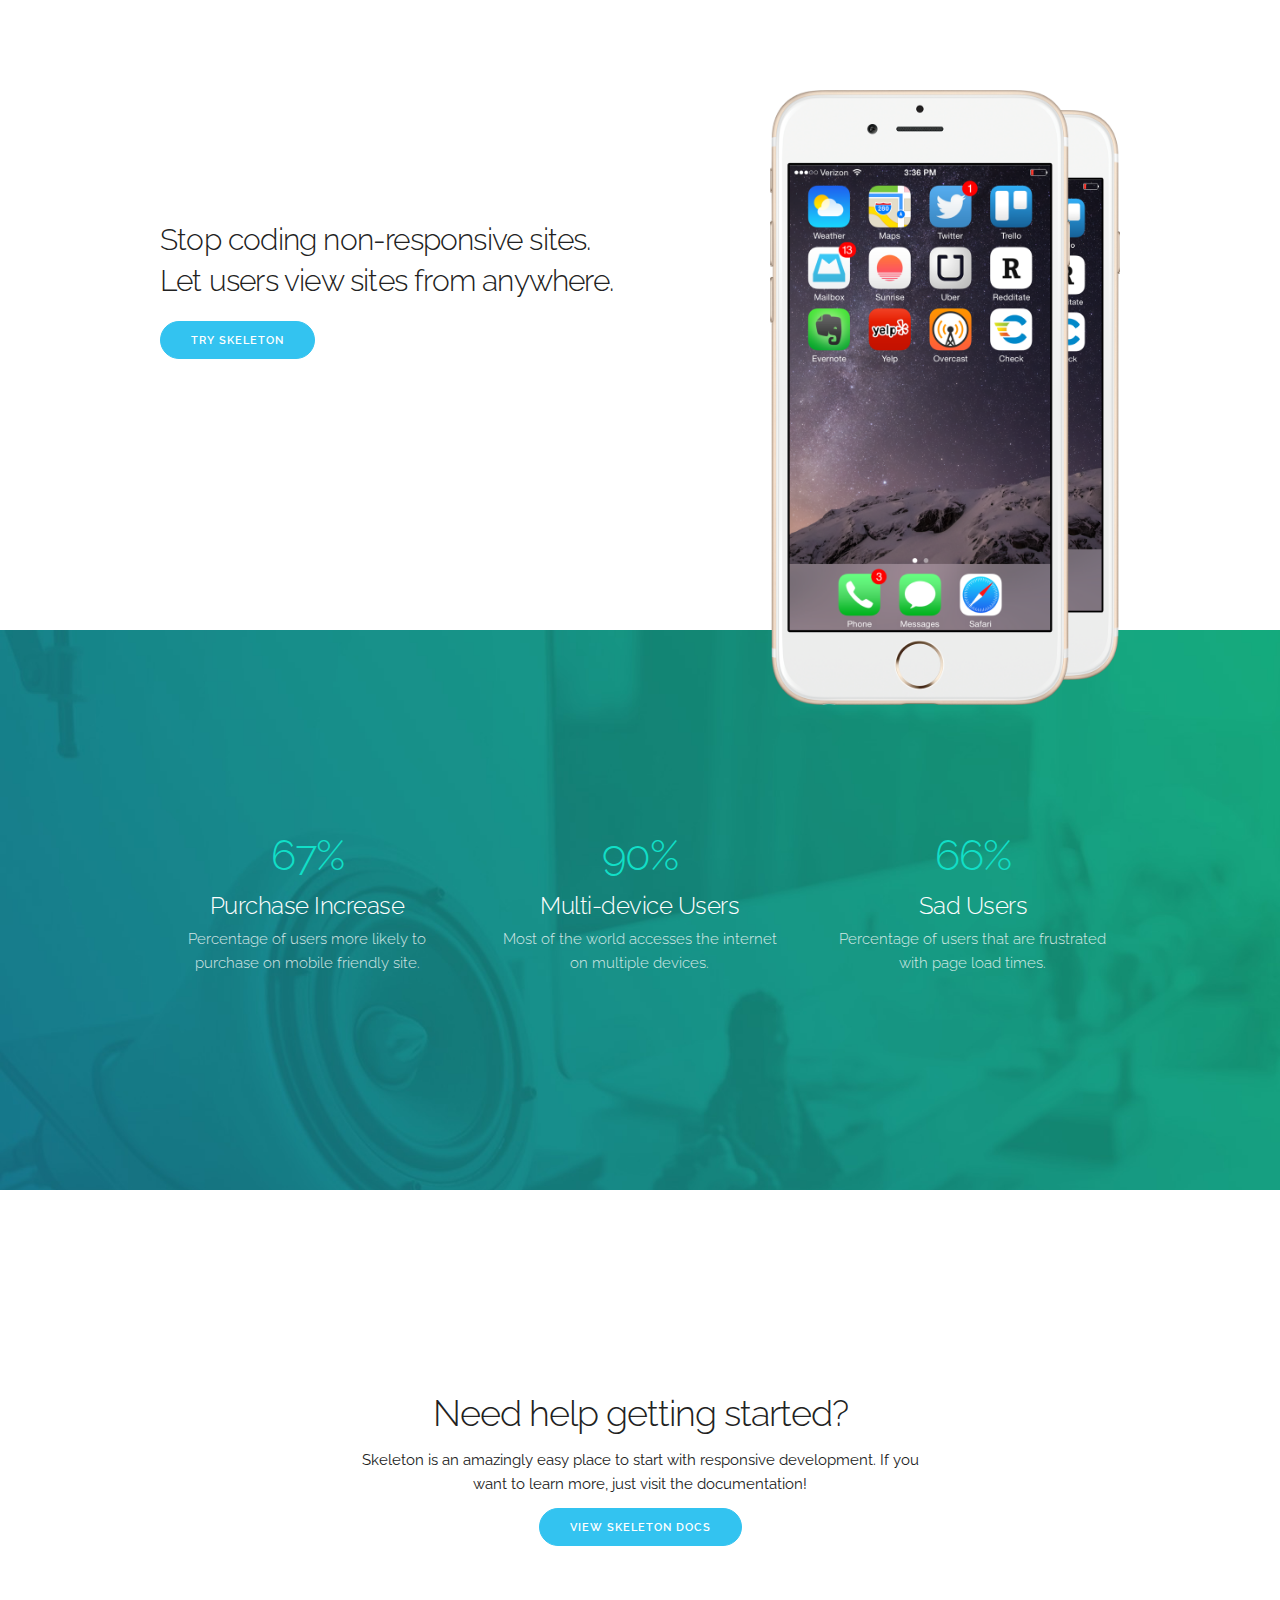
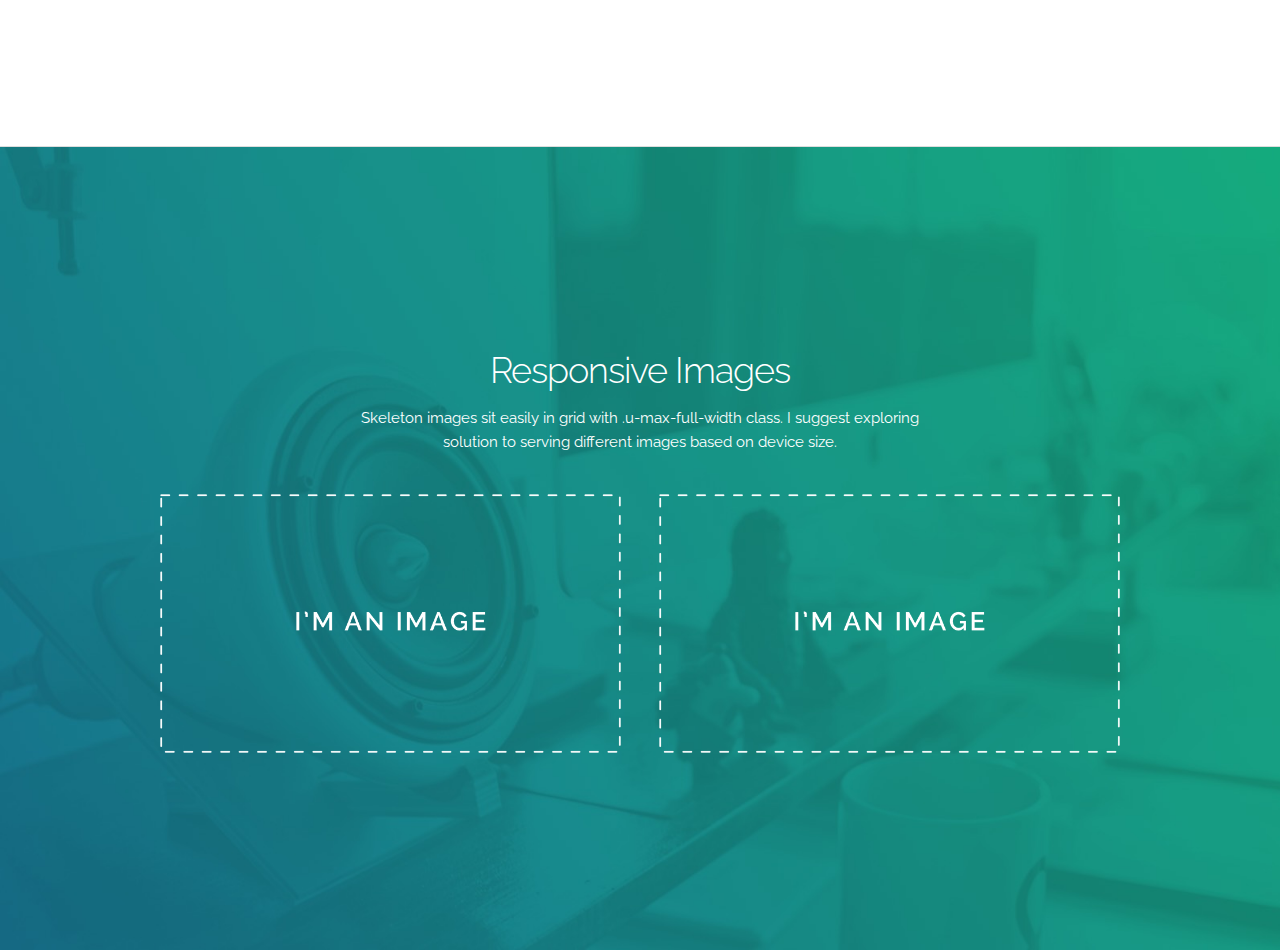
==== examples/landing/index.html @ f5600701 "Merge branch 'gh-pages' into merge-experiment" ====
<!DOCTYPE html>
<html lang="en">
<head>

  <!-- Basic Page Needs
  –––––––––––––––––––––––––––––––––––––––––––––––––– -->
  <meta charset="utf-8">
  <title>Skeleton: Responsive CSS Boilerplate</title>
  <meta name="description" content="">
  <meta name="author" content="">

  <!-- Mobile Specific Metas
  –––––––––––––––––––––––––––––––––––––––––––––––––– -->
  <meta name="viewport" content="width=device-width, initial-scale=1">

  <!-- FONT
  –––––––––––––––––––––––––––––––––––––––––––––––––– -->
  <link href='//fonts.googleapis.com/css?family=Raleway:400,300,600' rel='stylesheet' type='text/css'>

  <!-- CSS
  –––––––––––––––––––––––––––––––––––––––––––––––––– -->
  <link rel="stylesheet" href="../../dist/css/normalize.css">
  <link rel="stylesheet" href="../../dist/css/skeleton.css">
  <link rel="stylesheet" href="css/custom.css">

  <!-- Scripts
  –––––––––––––––––––––––––––––––––––––––––––––––––– -->
  <script src="//ajax.googleapis.com/ajax/libs/jquery/2.1.1/jquery.min.js"></script>

  <!-- Favicon
  –––––––––––––––––––––––––––––––––––––––––––––––––– -->
  <link rel="icon" type="image/png" href="../../dist/images/favicon.png">

</head>
<body>

  <!-- Primary Page Layout
  –––––––––––––––––––––––––––––––––––––––––––––––––– -->

  <div class="section hero">
    <div class="container">
      <div class="row">
        <div class="one-half column">
          <h4 class="hero-heading">Stop coding non-responsive sites. Let users view sites from anywhere.</h4>
          <a class="button button-primary" href="http://getskeleton.com">Try Skeleton</a>
        </div>
        <div class="one-half column phones">
          <img class="phone" src="images/iphone.png">
          <img class="phone" src="images/iphone.png">
        </div>
      </div>
    </div>
  </div>

  <div class="section values">
    <div class="container">
      <div class="row">
        <div class="one-third column value">
          <h2 class="value-multiplier">67%</h2>
          <h5 class="value-heading">Purchase Increase</h5>
          <p class="value-description">Percentage of users more likely to purchase on mobile friendly site.</p>
        </div>
        <div class="one-third column value">
          <h2 class="value-multiplier">90%</h2>
          <h5 class="value-heading">Multi-device Users</h5>
          <p class="value-description">Most of the world accesses the internet on multiple devices.</p>
        </div>
        <div class="one-third column value">
          <h2 class="value-multiplier">66%</h2>
          <h5 class="value-heading">Sad Users</h5>
          <p class="value-description">Percentage of users that are frustrated with page load times.</p>
        </div>
      </div>
    </div>
  </div>

  <div class="section get-help">
    <div class="container">
      <h3 class="section-heading">Need help getting started?</h3>
      <p class="section-description">Skeleton is an amazingly easy place to start with responsive development. If you want to learn more, just visit the documentation!</p>
      <a class="button button-primary" href="http://getskeleton.com">View Skeleton Docs</a>
    </div>
  </div>

  <div class="section categories">
    <div class="container">
      <h3 class="section-heading">Responsive Images</h3>
      <p class="section-description">Skeleton images sit easily in grid with .u-max-full-width class. I suggest exploring solution to serving different images based on device size.</p>
      <div class="row">
        <div class="one-half column category">
          <img class="u-max-full-width" src="images/placeholder.png">
        </div>
        <div class="one-half column category">
          <img class="u-max-full-width" src="images/placeholder.png">
        </div>
      </div>
    </div>
  </div>




<!-- End Document
  –––––––––––––––––––––––––––––––––––––––––––––––––– -->
</body>
</html>
---- dist/css/skeleton.css ----
/*
* Skeleton V2.0.4
* Copyright 2014, Dave Gamache
* www.getskeleton.com
* Free to use under the MIT license.
* http://www.opensource.org/licenses/mit-license.php
* 12/29/2014
*/


/* Table of contents
––––––––––––––––––––––––––––––––––––––––––––––––––
- Grid
- Base Styles
- Typography
- Links
- Buttons
- Forms
- Lists
- Code
- Tables
- Spacing
- Utilities
- Clearing
- Media Queries
*/


/* Grid
–––––––––––––––––––––––––––––––––––––––––––––––––– */
.container {
  position: relative;
  width: 100%;
  max-width: 960px;
  margin: 0 auto;
  padding: 0 20px;
  box-sizing: border-box; }
.column,
.columns {
  width: 100%;
  float: left;
  box-sizing: border-box; }

/* For devices larger than 400px */
@media (min-width: 400px) {
  .container {
    width: 85%;
    padding: 0; }
}

/* For devices larger than 550px */
@media (min-width: 550px) {
  .container {
    width: 80%; }
  .column,
  .columns {
    margin-left: 4%; }
  .column:first-child,
  .columns:first-child {
    margin-left: 0; }

  .one.column,
  .one.columns                    { width: 4.66666666667%; }
  .two.columns                    { width: 13.3333333333%; }
  .three.columns                  { width: 22%;            }
  .four.columns                   { width: 30.6666666667%; }
  .five.columns                   { width: 39.3333333333%; }
  .six.columns                    { width: 48%;            }
  .seven.columns                  { width: 56.6666666667%; }
  .eight.columns                  { width: 65.3333333333%; }
  .nine.columns                   { width: 74.0%;          }
  .ten.columns                    { width: 82.6666666667%; }
  .eleven.columns                 { width: 91.3333333333%; }
  .twelve.columns                 { width: 100%; margin-left: 0; }

  .one-third.column               { width: 30.6666666667%; }
  .two-thirds.column              { width: 65.3333333333%; }

  .one-half.column                { width: 48%; }

  /* Offsets */
  .offset-by-one.column,
  .offset-by-one.columns          { margin-left: 8.66666666667%; }
  .offset-by-two.column,
  .offset-by-two.columns          { margin-left: 17.3333333333%; }
  .offset-by-three.column,
  .offset-by-three.columns        { margin-left: 26%;            }
  .offset-by-four.column,
  .offset-by-four.columns         { margin-left: 34.6666666667%; }
  .offset-by-five.column,
  .offset-by-five.columns         { margin-left: 43.3333333333%; }
  .offset-by-six.column,
  .offset-by-six.columns          { margin-left: 52%;            }
  .offset-by-seven.column,
  .offset-by-seven.columns        { margin-left: 60.6666666667%; }
  .offset-by-eight.column,
  .offset-by-eight.columns        { margin-left: 69.3333333333%; }
  .offset-by-nine.column,
  .offset-by-nine.columns         { margin-left: 78.0%;          }
  .offset-by-ten.column,
  .offset-by-ten.columns          { margin-left: 86.6666666667%; }
  .offset-by-eleven.column,
  .offset-by-eleven.columns       { margin-left: 95.3333333333%; }

  .offset-by-one-third.column,
  .offset-by-one-third.columns    { margin-left: 34.6666666667%; }
  .offset-by-two-thirds.column,
  .offset-by-two-thirds.columns   { margin-left: 69.3333333333%; }

  .offset-by-one-half.column,
  .offset-by-one-half.columns     { margin-left: 52%; }

}


/* Base Styles
–––––––––––––––––––––––––––––––––––––––––––––––––– */
/* NOTE
html is set to 62.5% so that all the REM measurements throughout Skeleton
are based on 10px sizing. So basically 1.5rem = 15px :) */
html {
  font-size: 62.5%; }
body {
  font-size: 1.5em; /* currently ems cause chrome bug misinterpreting rems on body element */
  line-height: 1.6;
  font-weight: 400;
  font-family: "Raleway", "HelveticaNeue", "Helvetica Neue", Helvetica, Arial, sans-serif;
  color: #222; }


/* Typography
–––––––––––––––––––––––––––––––––––––––––––––––––– */
h1, h2, h3, h4, h5, h6 {
  margin-top: 0;
  margin-bottom: 2rem;
  font-weight: 300; }
h1 { font-size: 4.0rem; line-height: 1.2;  letter-spacing: -.1rem;}
h2 { font-size: 3.6rem; line-height: 1.25; letter-spacing: -.1rem; }
h3 { font-size: 3.0rem; line-height: 1.3;  letter-spacing: -.1rem; }
h4 { font-size: 2.4rem; line-height: 1.35; letter-spacing: -.08rem; }
h5 { font-size: 1.8rem; line-height: 1.5;  letter-spacing: -.05rem; }
h6 { font-size: 1.5rem; line-height: 1.6;  letter-spacing: 0; }

/* Larger than phablet */
@media (min-width: 550px) {
  h1 { font-size: 5.0rem; }
  h2 { font-size: 4.2rem; }
  h3 { font-size: 3.6rem; }
  h4 { font-size: 3.0rem; }
  h5 { font-size: 2.4rem; }
  h6 { font-size: 1.5rem; }
}

p {
  margin-top: 0; }


/* Links
–––––––––––––––––––––––––––––––––––––––––––––––––– */
a {
  color: #1EAEDB; }
a:hover {
  color: #0FA0CE; }


/* Buttons
–––––––––––––––––––––––––––––––––––––––––––––––––– */
.button,
button,
input[type="submit"],
input[type="reset"],
input[type="button"] {
  display: inline-block;
  height: 38px;
  padding: 0 30px;
  color: #555;
  text-align: center;
  font-size: 11px;
  font-weight: 600;
  line-height: 38px;
  letter-spacing: .1rem;
  text-transform: uppercase;
  text-decoration: none;
  white-space: nowrap;
  background-color: transparent;
  border-radius: 4px;
  border: 1px solid #bbb;
  cursor: pointer;
  box-sizing: border-box; }
.button:hover,
button:hover,
input[type="submit"]:hover,
input[type="reset"]:hover,
input[type="button"]:hover,
.button:focus,
button:focus,
input[type="submit"]:focus,
input[type="reset"]:focus,
input[type="button"]:focus {
  color: #333;
  border-color: #888;
  outline: 0; }
.button.button-primary,
button.button-primary,
input[type="submit"].button-primary,
input[type="reset"].button-primary,
input[type="button"].button-primary {
  color: #FFF;
  background-color: #33C3F0;
  border-color: #33C3F0; }
.button.button-primary:hover,
button.button-primary:hover,
input[type="submit"].button-primary:hover,
input[type="reset"].button-primary:hover,
input[type="button"].button-primary:hover,
.button.button-primary:focus,
button.button-primary:focus,
input[type="submit"].button-primary:focus,
input[type="reset"].button-primary:focus,
input[type="button"].button-primary:focus {
  color: #FFF;
  background-color: #1EAEDB;
  border-color: #1EAEDB; }


/* Forms
–––––––––––––––––––––––––––––––––––––––––––––––––– */
input[type="email"],
input[type="number"],
input[type="search"],
input[type="text"],
input[type="tel"],
input[type="url"],
input[type="password"],
textarea,
select {
  height: 38px;
  padding: 6px 10px; /* The 6px vertically centers text on FF, ignored by Webkit */
  background-color: #fff;
  border: 1px solid #D1D1D1;
  border-radius: 4px;
  box-shadow: none;
  box-sizing: border-box; }
/* Removes awkward default styles on some inputs for iOS */
input[type="email"],
input[type="number"],
input[type="search"],
input[type="text"],
input[type="tel"],
input[type="url"],
input[type="password"],
textarea {
  -webkit-appearance: none;
     -moz-appearance: none;
          appearance: none; }
textarea {
  min-height: 65px;
  padding-top: 6px;
  padding-bottom: 6px; }
input[type="email"]:focus,
input[type="number"]:focus,
input[type="search"]:focus,
input[type="text"]:focus,
input[type="tel"]:focus,
input[type="url"]:focus,
input[type="password"]:focus,
textarea:focus,
select:focus {
  border: 1px solid #33C3F0;
  outline: 0; }
label,
legend {
  display: block;
  margin-bottom: .5rem;
  font-weight: 600; }
fieldset {
  padding: 0;
  border-width: 0; }
input[type="checkbox"],
input[type="radio"] {
  display: inline; }
label > .label-body {
  display: inline-block;
  margin-left: .5rem;
  font-weight: normal; }


/* Lists
–––––––––––––––––––––––––––––––––––––––––––––––––– */
ul {
  list-style: circle inside; }
ol {
  list-style: decimal inside; }
ol, ul {
  padding-left: 0;
  margin-top: 0; }
ul ul,
ul ol,
ol ol,
ol ul {
  margin: 1.5rem 0 1.5rem 3rem;
  font-size: 90%; }
li {
  margin-bottom: 1rem; }


/* Code
–––––––––––––––––––––––––––––––––––––––––––––––––– */
code {
  padding: .2rem .5rem;
  margin: 0 .2rem;
  font-size: 90%;
  white-space: nowrap;
  background: #F1F1F1;
  border: 1px solid #E1E1E1;
  border-radius: 4px; }
pre > code {
  display: block;
  padding: 1rem 1.5rem;
  white-space: pre; }


/* Tables
–––––––––––––––––––––––––––––––––––––––––––––––––– */
th,
td {
  padding: 12px 15px;
  text-align: left;
  border-bottom: 1px solid #E1E1E1; }
th:first-child,
td:first-child {
  padding-left: 0; }
th:last-child,
td:last-child {
  padding-right: 0; }


/* Spacing
–––––––––––––––––––––––––––––––––––––––––––––––––– */
button,
.button {
  margin-bottom: 1rem; }
input,
textarea,
select,
fieldset {
  margin-bottom: 1.5rem; }
pre,
blockquote,
dl,
figure,
table,
p,
ul,
ol,
form {
  margin-bottom: 2.5rem; }


/* Utilities
–––––––––––––––––––––––––––––––––––––––––––––––––– */
.u-full-width {
  width: 100%;
  box-sizing: border-box; }
.u-max-full-width {
  max-width: 100%;
  box-sizing: border-box; }
.u-pull-right {
  float: right; }
.u-pull-left {
  float: left; }


/* Misc
–––––––––––––––––––––––––––––––––––––––––––––––––– */
hr {
  margin-top: 3rem;
  margin-bottom: 3.5rem;
  border-width: 0;
  border-top: 1px solid #E1E1E1; }


/* Clearing
–––––––––––––––––––––––––––––––––––––––––––––––––– */

/* Self Clearing Goodness */
.container:after,
.row:after,
.u-cf {
  content: "";
  display: table;
  clear: both; }


/* Media Queries
–––––––––––––––––––––––––––––––––––––––––––––––––– */
/*
Note: The best way to structure the use of media queries is to create the queries
near the relevant code. For example, if you wanted to change the styles for buttons
on small devices, paste the mobile query code up in the buttons section and style it
there.
*/


/* Larger than mobile */
@media (min-width: 400px) {}

/* Larger than phablet (also point when grid becomes active) */
@media (min-width: 550px) {}

/* Larger than tablet */
@media (min-width: 750px) {}

/* Larger than desktop */
@media (min-width: 1000px) {}

/* Larger than Desktop HD */
@media (min-width: 1200px) {}
---- examples/landing/css/custom.css ----
/* Shared
–––––––––––––––––––––––––––––––––––––––––––––––––– */
.button {
  border-radius: 100px;
}

/* Sections
–––––––––––––––––––––––––––––––––––––––––––––––––– */
.section {
  padding: 8rem 0 7rem;
  text-align: center;
}
.section-heading,
.section-description {
  margin-bottom: 1.2rem;
}

/* Hero
–––––––––––––––––––––––––––––––––––––––––––––––––– */
.phones {
  position: relative;
}
.phone {
  position: relative;
  max-width: 80%;
  margin: 3rem auto -12rem;
}
.phone + .phone {
  display: none;
}

/* Values
–––––––––––––––––––––––––––––––––––––––––––––––––– */
.values {
  background-image: url('../images/values-bg.jpg');
  background-size: cover;
  color: #fff;
  padding-bottom: 5rem;
}
.value-multiplier {
  margin-bottom: .5rem;
  color: #11DFC7;
}
.value-heading {
  margin-bottom: .3rem;
}
.value-description {
  opacity: .8;
  font-weight: 300;
}

/* Help
–––––––––––––––––––––––––––––––––––––––––––––––––– */
.get-help {
  border-bottom: 1px solid #ddd;
}

/* Categories
–––––––––––––––––––––––––––––––––––––––––––––––––– */
.categories {
  background-image: url('../images/values-bg.jpg');
  background-size: cover;
  color: #fff;
}
.categories .section-description { 
  margin-bottom: 4rem;
}

/* Bigger than 550 */
@media (min-width: 550px) {
  .section {
    padding: 12rem 0 11rem;
  }
  .hero {
    padding-bottom: 12rem;
    text-align: left;
    height: 165px;
  }
  .phone {
    position: absolute;
    top: -7rem;
    right: 3rem;
    max-height: 362px;
    z-index: 3;
  }
  .phone + .phone {
    top: -6rem;
    display: block;
    max-width: 73.8%;
    right: 0;
    z-index: 2;
    max-height: 338px;
  }
  .hero-heading {
    font-size: 2.4rem;
  }
}

/* Bigger than 750 */
@media (min-width: 750px) {
  .hero {
    height: 190px;
  }
  .hero-heading {
    font-size: 2.6rem;
  }
  .section {
    padding: 14rem 0 15rem;
  }
  .hero {
    padding: 16rem 0 14rem;
  }
  .section-description {
    max-width: 60%;
    margin-left: auto;
    margin-right: auto;
  }
  .phone {
    top: -14rem;
    right: 5rem;
    max-height: 510px;
  }
  .phone + .phone {
    top: -12rem;
    max-height: 472px;
  }
  .categories {
    padding: 15rem 0 8rem;
  }
}

/* Bigger than 1000 */
@media (min-width: 1000px) {
  .section {
    padding: 20rem 0 19rem;
  }
  .hero {
    padding: 22rem 0;
  }
  .hero-heading {
    font-size: 3.0rem;
  }
  .phone {
    top: -16rem;
    max-height: 615px;
  }
  .phone + .phone {
    top: -14rem;
    max-height: 570px;
  }
}
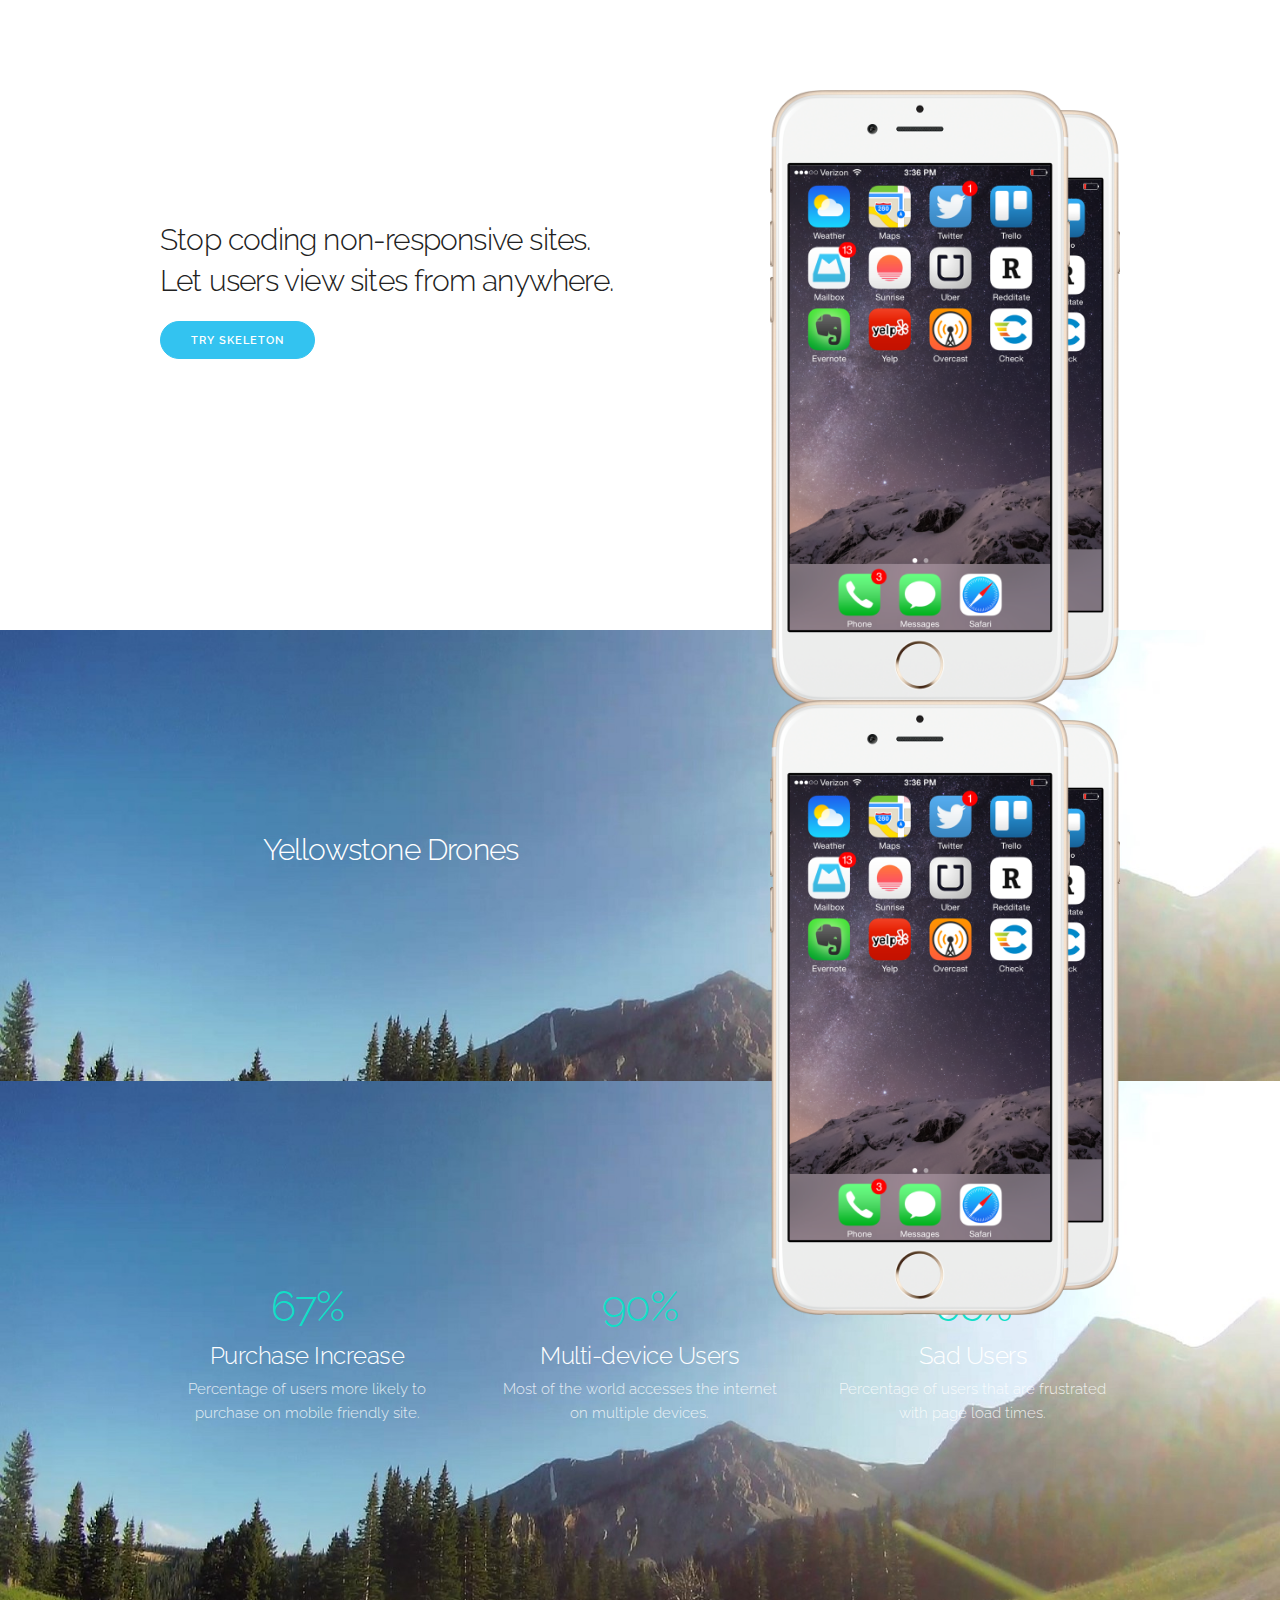
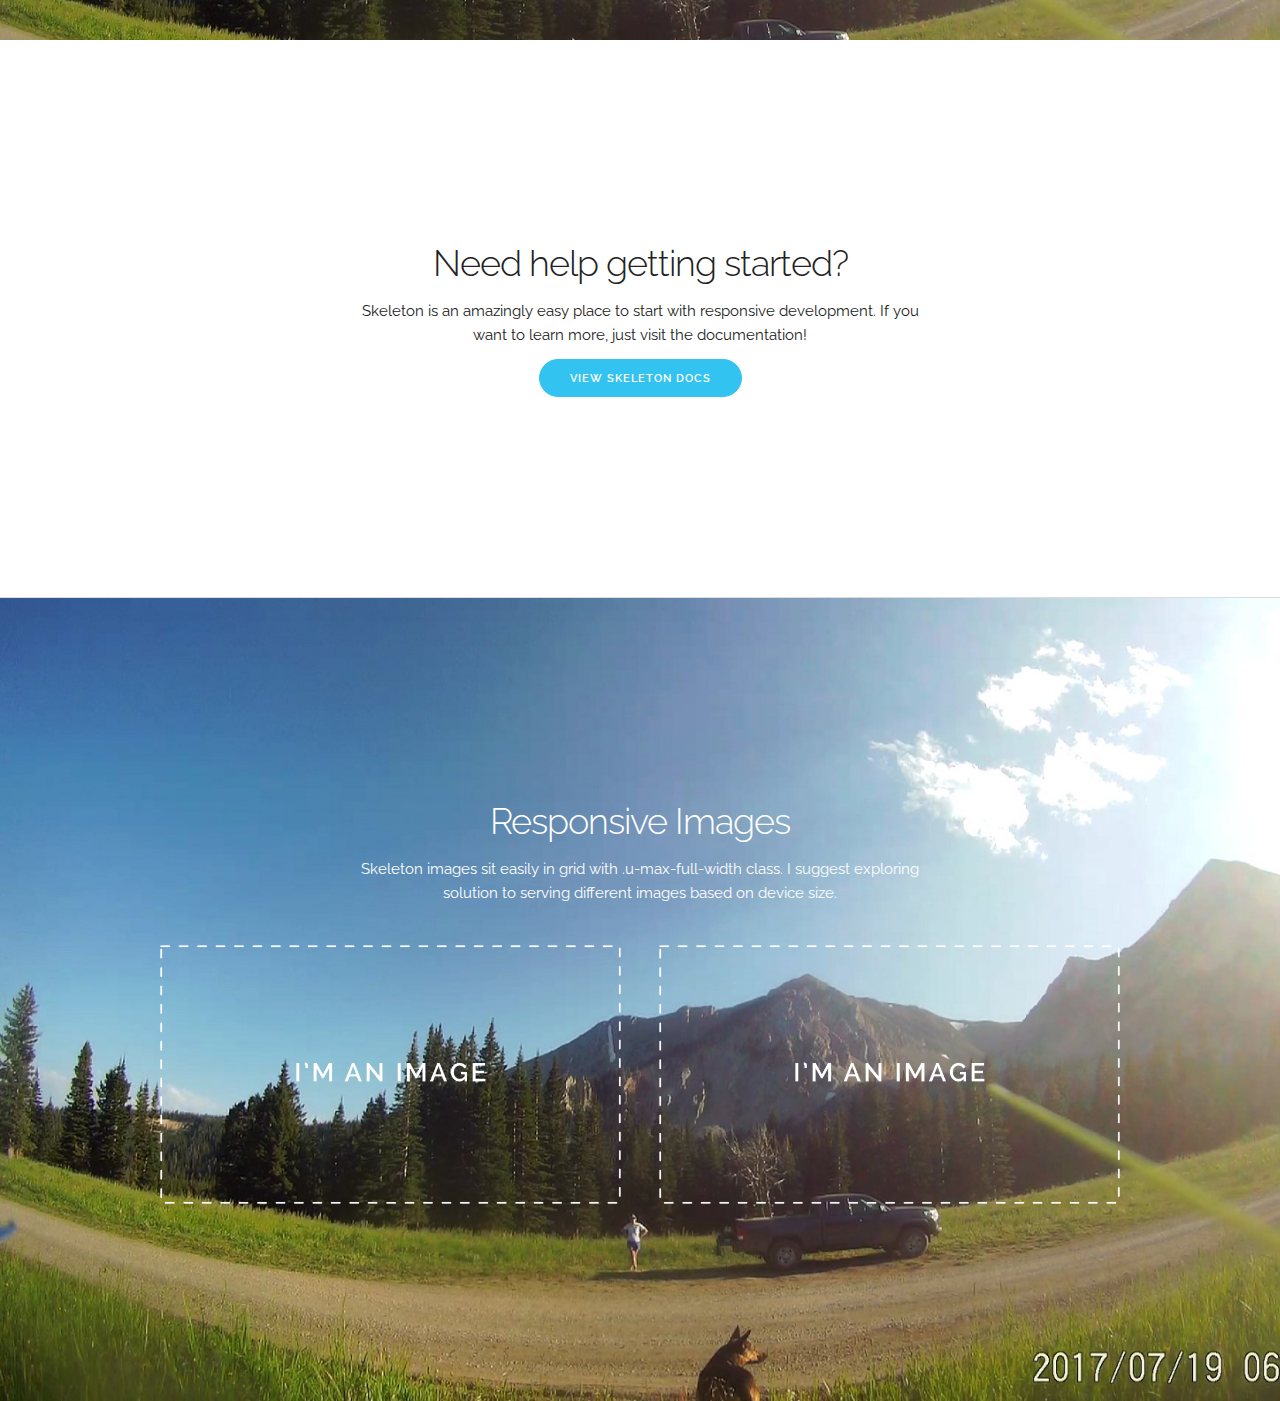
==== commit ffc3d08f: "where I shoulda stopped" ====
--- a/examples/landing/index.html
+++ b/examples/landing/index.html
@@ -45,6 +45,20 @@
           <a class="button button-primary" href="http://getskeleton.com">Try Skeleton</a>
         </div>
         <div class="one-half column phones">
+          <img class="phone" src="images/iphone.png">
+          <img class="phone" src="images/iphone.png">
+        </div>
+      </div>
+    </div>
+  </div>
+
+	<div class="section mine">
+		<div class="container">
+			<div class="row">
+				<div class="one-half column">
+					<h4 class="mine-heading">Yellowstone Drones</h4>
+				</div>
+				<div class="one-half column phones">
           <img class="phone" src="images/iphone.png">
           <img class="phone" src="images/iphone.png">
         </div>
@@ -103,4 +117,4 @@
 <!-- End Document
   –––––––––––––––––––––––––––––––––––––––––––––––––– -->
 </body>
-</html>+</html>
--- a/examples/landing/css/custom.css
+++ b/examples/landing/css/custom.css
@@ -13,6 +13,15 @@
 .section-heading,
 .section-description {
   margin-bottom: 1.2rem;
+}
+
+/* Mine
+–––––––––––––––––––––––––––––––––––––––––––––––––– */
+.mine {
+  background-image: url('../images/values-bg.jpg');
+  background-size: cover;
+  color: #fff;
+  padding-bottom: 5rem;
 }
 
 /* Hero
@@ -148,4 +157,4 @@
     top: -14rem;
     max-height: 570px;
   }
-}+}
